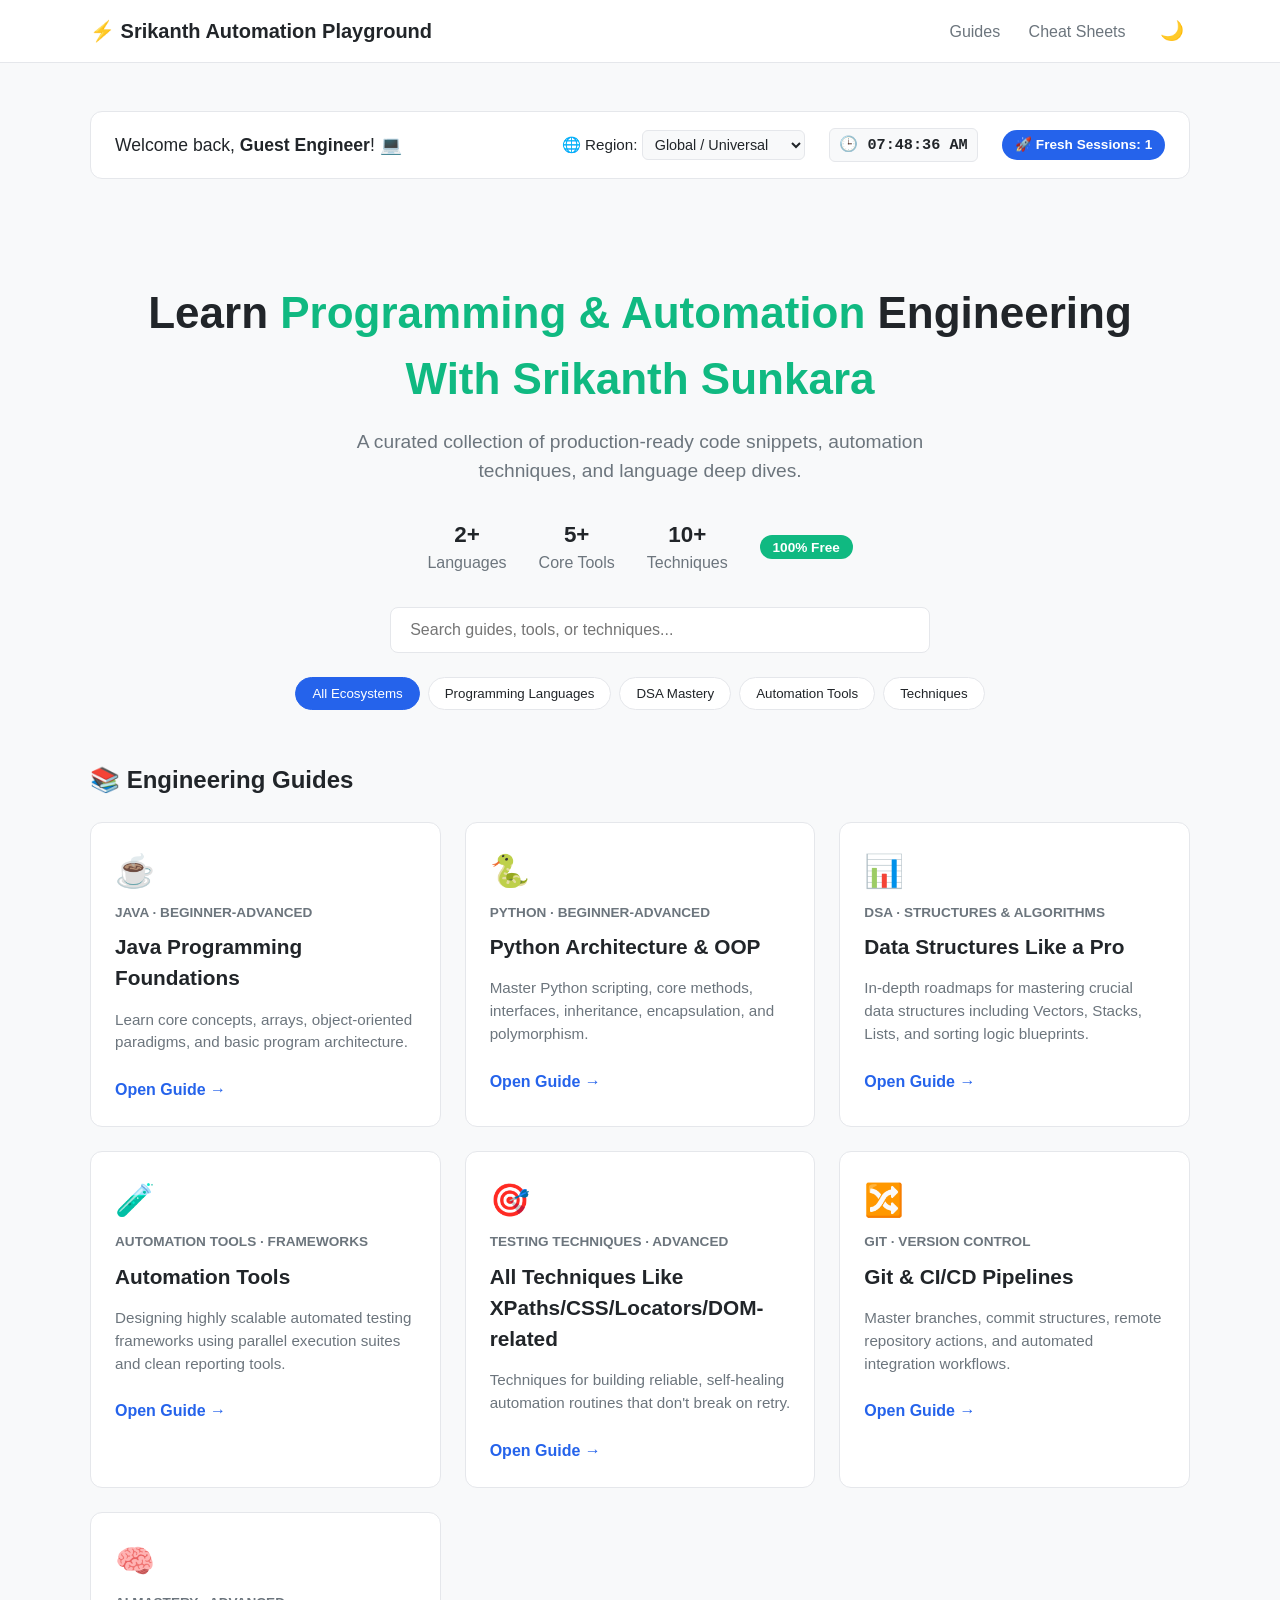
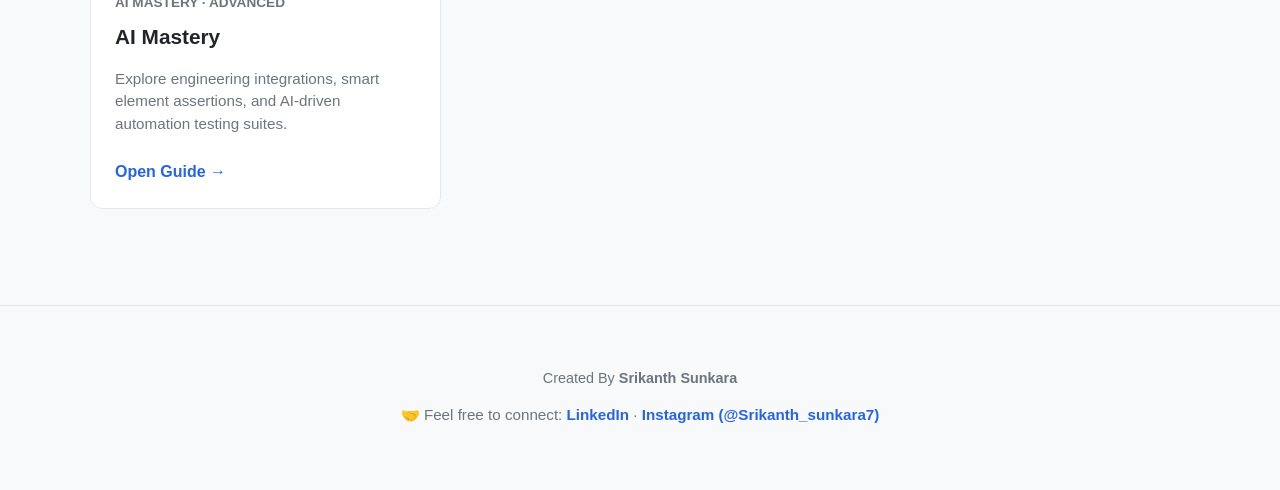
==== index.html @ a7e44a4c "Intiall Commit" ====
<!DOCTYPE html>
<html lang="en">
<head>
    <meta charset="UTF-8">
    <meta name="viewport" content="width=device-width, initial-scale=1.0">
    <title>Srikanth Learning Hub</title>
    <link rel="stylesheet" href="styles.css">
</head>
<body>

    <header>
        <nav class="nav-container">
            <a href="#" class="logo"><span>⚡</span> Srikanth Automation Playground</a>
            <div class="nav-links">
                <a href="#guides">Guides</a>
                <a href="#cheat-sheets">Cheat Sheets</a>
                <button id="theme-toggle" aria-label="Toggle Theme">🌙</button>
            </div>
        </nav>
    </header>

    <main class="container">

        <!-- Dynamic Session & User Customization Panel -->
        <section class="dynamic-widget">
            <div id="welcome-message">Hello, Engineer! 👋</div>
            <div class="widget-controls">
                <div class="control-item">
                    <label for="country-select">🌐 Region:</label>
                    <select id="country-select">
                        <option value="Global">Global / Universal</option>
                        <option value="India">🇮🇳 India</option>
                        <option value="United States">🇺🇸 United States</option>
                        <option value="United Kingdom">🇬🇧 United Kingdom</option>
                        <option value="Germany">🇩🇪 Germany</option>
                        <option value="Singapore">🇸🇬 Singapore</option>
                    </select>
                </div>
                <div class="control-item font-mono" id="live-clock">
                    🕒 00:00:00 AM
                </div>
                <div class="control-item session-pill">
                    🚀 Fresh Sessions: <span id="session-count">0</span>
                </div>
            </div>
        </section>

        <!-- Hero Section -->
        <section class="hero">
            <h1>Learn <em>Programming & Automation</em> Engineering <em>With Srikanth Sunkara</em></h1>
            <p>A curated collection of production-ready code snippets, automation techniques, and language deep dives.</p>

            <!-- Quick Repo Metrics Bar -->
            <div class="repo-metrics-bar">
                <div class="metric-item"><strong>2+</strong> <span>Languages</span></div>
                <div class="metric-item"><strong>5+</strong> <span>Core Tools</span></div>
                <div class="metric-item"><strong>10+</strong> <span>Techniques</span></div>
                <div class="metric-item active-pill"><span>100% Free</span></div>
            </div>

            <div class="search-wrapper" style="position: relative; max-width: 500px; margin: 0 auto 1.5rem;">
                <input type="text" id="search-bar" placeholder="Search guides, tools, or techniques..." style="width: 100%; margin-bottom: 0;">
                <!-- Clear Search Button -->
                <button id="clear-search" style="position: absolute; right: 12px; top: 50%; transform: translateY(-50%); background: none; border: none; cursor: pointer; display: none; font-size: 1.1rem; color: var(--text-muted);">✕</button>
            </div>

            <div class="filter-buttons" style="flex-wrap: wrap; row-gap: 0.5rem;">
                <button class="filter-btn active" data-filter="all">All Ecosystems</button>
                <button class="filter-btn" data-filter="languages">Programming Languages</button>
                <button class="filter-btn" data-filter="dsa">DSA Mastery</button>
                <button class="filter-btn" data-filter="tools">Automation Tools</button>
                <button class="filter-btn" data-filter="techniques">Techniques</button>
            </div>
        </section>

        <!-- Guides Grid -->
        <section id="guides" class="grid-section">
            <h2>📚 Engineering Guides</h2>
            <div class="grid" id="guides-grid">

                <!-- Card 1: Java (Programming Languages Category) -->
                <div class="card" data-category="languages">
                    <div class="card-icon">☕</div>
                    <div class="card-meta"><span>Java</span> &middot; <span>Beginner-Advanced</span></div>
                    <h3>Java Programming Foundations</h3>
                    <p>Learn core concepts, arrays, object-oriented paradigms, and basic program architecture.</p>
                    <a href="./guides/java-dsa.html" class="card-link">Open Guide →</a>
                </div>

                <!-- Card 2: Python (Programming Languages Category) -->
                <div class="card" data-category="languages">
                    <div class="card-icon">🐍</div>
                    <div class="card-meta"><span>Python</span> &middot; <span>Beginner-Advanced</span></div>
                    <h3>Python Architecture & OOP</h3>
                    <p>Master Python scripting, core methods, interfaces, inheritance, encapsulation, and polymorphism.</p>
                    <a href="./guides/python-core.html" class="card-link">Open Guide →</a>
                </div>

                <!-- Card 3: DSA Mastery Category -->
                <div class="card" data-category="dsa">
                    <div class="card-icon">📊</div>
                    <div class="card-meta"><span>DSA</span> &middot; <span>Structures & Algorithms</span></div>
                    <h3>Data Structures Like a Pro</h3>
                    <p>In-depth roadmaps for mastering crucial data structures including Vectors, Stacks, Lists, and sorting logic blueprints.</p>
                    <a href="./guides/dsa-mastery.html" class="card-link">Open Guide →</a>
                </div>

                <!-- Card 4: Automation Tools -->
                <div class="card" data-category="tools">
                    <div class="card-icon">🧪</div>
                    <div class="card-meta"><span>Automation Tools</span> &middot; <span>Frameworks</span></div>
                    <h3>Automation Tools</h3>
                    <p>Designing highly scalable automated testing frameworks using parallel execution suites and clean reporting tools.</p>
                    <a href="./guides/automation-frameworks.html" class="card-link">Open Guide →</a>
                </div>

                <!-- Card 5: Techniques -->
                <div class="card" data-category="techniques">
                    <div class="card-icon">🎯</div>
                    <div class="card-meta"><span>Testing Techniques</span> &middot; <span>Advanced</span></div>
                    <h3>All Techniques Like XPaths/CSS/Locators/DOM-related</h3>
                    <p>Techniques for building reliable, self-healing automation routines that don't break on retry.</p>
                    <a href="./guides/idempotent-automation.html" class="card-link">Open Guide →</a>
                </div>

                <!-- Card 6: GIT -->
                <div class="card" data-category="techniques">
                    <div class="card-icon">🔀</div>
                    <div class="card-meta"><span>Git</span> &middot; <span>Version Control</span></div>
                    <h3>Git & CI/CD Pipelines</h3>
                    <p>Master branches, commit structures, remote repository actions, and automated integration workflows.</p>
                    <a href="./guides/GIT.html" class="card-link">Open Guide →</a>
                </div>

                <!-- Card 7: AI -->
                <div class="card" data-category="techniques">
                    <div class="card-icon">🧠</div>
                    <div class="card-meta"><span>AI Mastery</span> &middot; <span>Advanced</span></div>
                    <h3>AI Mastery</h3>
                    <p>Explore engineering integrations, smart element assertions, and AI-driven automation testing suites.</p>
                    <a href="./guides/AI.html" class="card-link">Open Guide →</a>
                </div>

            </div>
        </section>
    </main>

    <!-- Back to Top Button -->
    <button id="back-to-top" title="Go to top" style="position: fixed; bottom: 25px; right: 25px; display: none; background: var(--accent); color: white; border: none; padding: 10px 14px; border-radius: 50%; font-size: 1.2rem; cursor: pointer; z-index: 99; box-shadow: 0 4px 6px rgba(0,0,0,0.15); transition: opacity 0.3s;">▲</button>

    <!-- Updated Footer with Social Channels -->
    <footer>
        <div class="footer-content">
            <p>Created By <strong>Srikanth Sunkara</strong></p>
            <p class="footer-connect">
                🤝 Feel free to connect:
                <a href="https://www.linkedin.com/in/srikanth-sunkara7/" target="_blank" rel="noopener noreferrer" class="social-link">LinkedIn</a> &middot;
                <a href="https://www.instagram.com/Srikanth_sunkara7" target="_blank" rel="noopener noreferrer" class="social-link">Instagram (@Srikanth_sunkara7)</a>
            </p>
        </div>
    </footer>

    <script src="main.js"></script>
</body>
</html>
---- styles.css ----
:root {
    --bg-color: #f8f9fa;
    --card-bg: #ffffff;
    --text-main: #212529;
    --text-muted: #6c757d;
    --accent: #2563eb;
    --accent-hover: #1d4ed8;
    --border-color: #e5e7eb;
    --hero-italic: #10b981;
}

[data-theme="dark"] {
    --bg-color: #0f172a;
    --card-bg: #1e293b;
    --text-main: #f8fafc;
    --text-muted: #94a3b8;
    --accent: #3b82f6;
    --accent-hover: #60a5fa;
    --border-color: #334155;
    --hero-italic: #34d399;
}

body {
    margin: 0;
    font-family: -apple-system, BlinkMacSystemFont, "Segoe UI", Roboto, sans-serif;
    background-color: var(--bg-color);
    color: var(--text-main);
    transition: background 0.3s ease, color 0.3s ease;
    line-height: 1.5;
}

.container {
    max-width: 1100px;
    margin: 0 auto;
    padding: 2rem 1rem;
}

/* Header & Nav */
header {
    border-bottom: 1px solid var(--border-color);
    background-color: var(--card-bg);
}
.nav-container {
    display: flex;
    justify-content: space-between;
    align-items: center;
    max-width: 1100px;
    margin: 0 auto;
    padding: 1rem;
}
.logo {
    font-weight: 700;
    font-size: 1.25rem;
    text-decoration: none;
    color: var(--text-main);
}
.nav-links a {
    text-decoration: none;
    color: var(--text-muted);
    margin-right: 1.5rem;
}
#theme-toggle {
    background: none;
    border: none;
    cursor: pointer;
    font-size: 1.2rem;
}

/* Hero Section */
.hero {
    text-align: center;
    padding: 4rem 1rem 2rem;
}
.hero h1 {
    font-size: 2.75rem;
    margin-bottom: 1rem;
}
.hero em {
    font-style: normal;
    color: var(--hero-italic);
}
.hero p {
    color: var(--text-muted);
    font-size: 1.2rem;
    max-width: 600px;
    margin: 0 auto 2rem;
}

/* Search and Filters */
.search-wrapper input {
    width: 100%;
    max-width: 500px;
    padding: 0.8rem 1.2rem;
    border-radius: 8px;
    border: 1px solid var(--border-color);
    background: var(--card-bg);
    color: var(--text-main);
    font-size: 1rem;
    margin-bottom: 1.5rem;
}
.filter-buttons {
    display: flex;
    justify-content: center;
    gap: 0.5rem;
}
.filter-btn {
    padding: 0.5rem 1rem;
    border-radius: 20px;
    border: 1px solid var(--border-color);
    background: var(--card-bg);
    color: var(--text-main);
    cursor: pointer;
}
.filter-btn.active {
    background: var(--accent);
    color: white;
    border-color: var(--accent);
}

/* Grid & Cards */
.grid {
    display: grid;
    grid-template-columns: repeat(auto-fill, minmax(300px, 1fr));
    gap: 1.5rem;
    margin-top: 1.5rem;
}
.card {
    background: var(--card-bg);
    border: 1px solid var(--border-color);
    border-radius: 12px;
    padding: 1.5rem;
    transition: transform 0.2s ease;
}
.card:hover {
    transform: translateY(-4px);
}
.card-icon {
    font-size: 2rem;
    margin-bottom: 0.5rem;
}
.card-meta {
    font-size: 0.85rem;
    color: var(--text-muted);
    text-transform: uppercase;
    font-weight: 600;
}
.card h3 {
    margin: 0.5rem 0;
    font-size: 1.3rem;
}
.card p {
    color: var(--text-muted);
    font-size: 0.95rem;
    margin-bottom: 1.5rem;
}
.card-link {
    color: var(--accent);
    text-decoration: none;
    font-weight: 600;
}

footer {
    text-align: center;
    padding: 3rem 1rem;
    color: var(--text-muted);
    font-size: 0.9rem;
    border-top: 1px solid var(--border-color);
    margin-top: 4rem;
}


/* ==========================================================================
   🆕 EXTRA FEATURES STYLING (DO NOT DISTURB EXISTING CODE ABOVE)
   ========================================================================== */

/* 1. Dynamic User Customization Panel Layout */
.dynamic-widget {
    background: var(--card-bg);
    border: 1px solid var(--border-color);
    border-radius: 12px;
    padding: 1rem 1.5rem;
    margin-top: 1rem;
    display: flex;
    justify-content: space-between;
    align-items: center;
    flex-wrap: wrap;
    gap: 1rem;
}

#welcome-message {
    font-size: 1.1rem;
    color: var(--text-main);
}

.widget-controls {
    display: flex;
    align-items: center;
    gap: 1.5rem;
    flex-wrap: wrap;
}

.control-item {
    font-size: 0.95rem;
    color: var(--text-main);
}

.font-mono {
    font-family: monospace;
    font-weight: bold;
    background: var(--bg-color);
    padding: 0.3rem 0.6rem;
    border-radius: 6px;
    border: 1px solid var(--border-color);
}

.session-pill {
    background: var(--accent);
    color: #ffffff !important;
    padding: 0.3rem 0.8rem;
    border-radius: 20px;
    font-size: 0.85rem;
    font-weight: 600;
}

#country-select {
    background: var(--bg-color);
    color: var(--text-main);
    border: 1px solid var(--border-color);
    padding: 0.3rem 0.5rem;
    border-radius: 6px;
    cursor: pointer;
    font-size: 0.9rem;
}

#country-select:focus {
    outline: none;
    border-color: var(--accent);
}

/* 2. Repo Metrics Custom Styling */
.repo-metrics-bar {
    display: flex;
    justify-content: center;
    align-items: center;
    gap: 2rem;
    margin-bottom: 2rem;
    flex-wrap: wrap;
}

.metric-item {
    font-size: 1rem;
    color: var(--text-muted);
}

.metric-item strong {
    font-size: 1.4rem;
    color: var(--text-main);
    display: block;
}

.active-pill span {
    background: #10b981;
    color: white;
    padding: 0.3rem 0.8rem;
    border-radius: 20px;
    font-size: 0.85rem;
    font-weight: bold;
}

[data-theme="dark"] .active-pill span {
    background: #34d399;
    color: #0f172a;
}

/* 3. Footer Connectivity Styles */
.footer-connect {
    margin-top: 0.5rem;
    font-size: 0.95rem;
}

.social-link {
    color: var(--accent);
    text-decoration: none;
    font-weight: 600;
    transition: color 0.2s ease;
}

.social-link:hover {
    text-decoration: underline;
    color: var(--accent-hover);
}

/* 4. Scroll Back to Top Button Dynamics */
#back-to-top:hover {
    transform: translateY(-3px) scale(1.05);
}

/* Responsive breakpoint configurations */
@media (max-width: 768px) {
    .dynamic-widget {
        flex-direction: column;
        align-items: flex-start;
    }
    .widget-controls {
        width: 100%;
        justify-content: space-between;
    }
    .hero h1 {
        font-size: 2rem;
    }
}
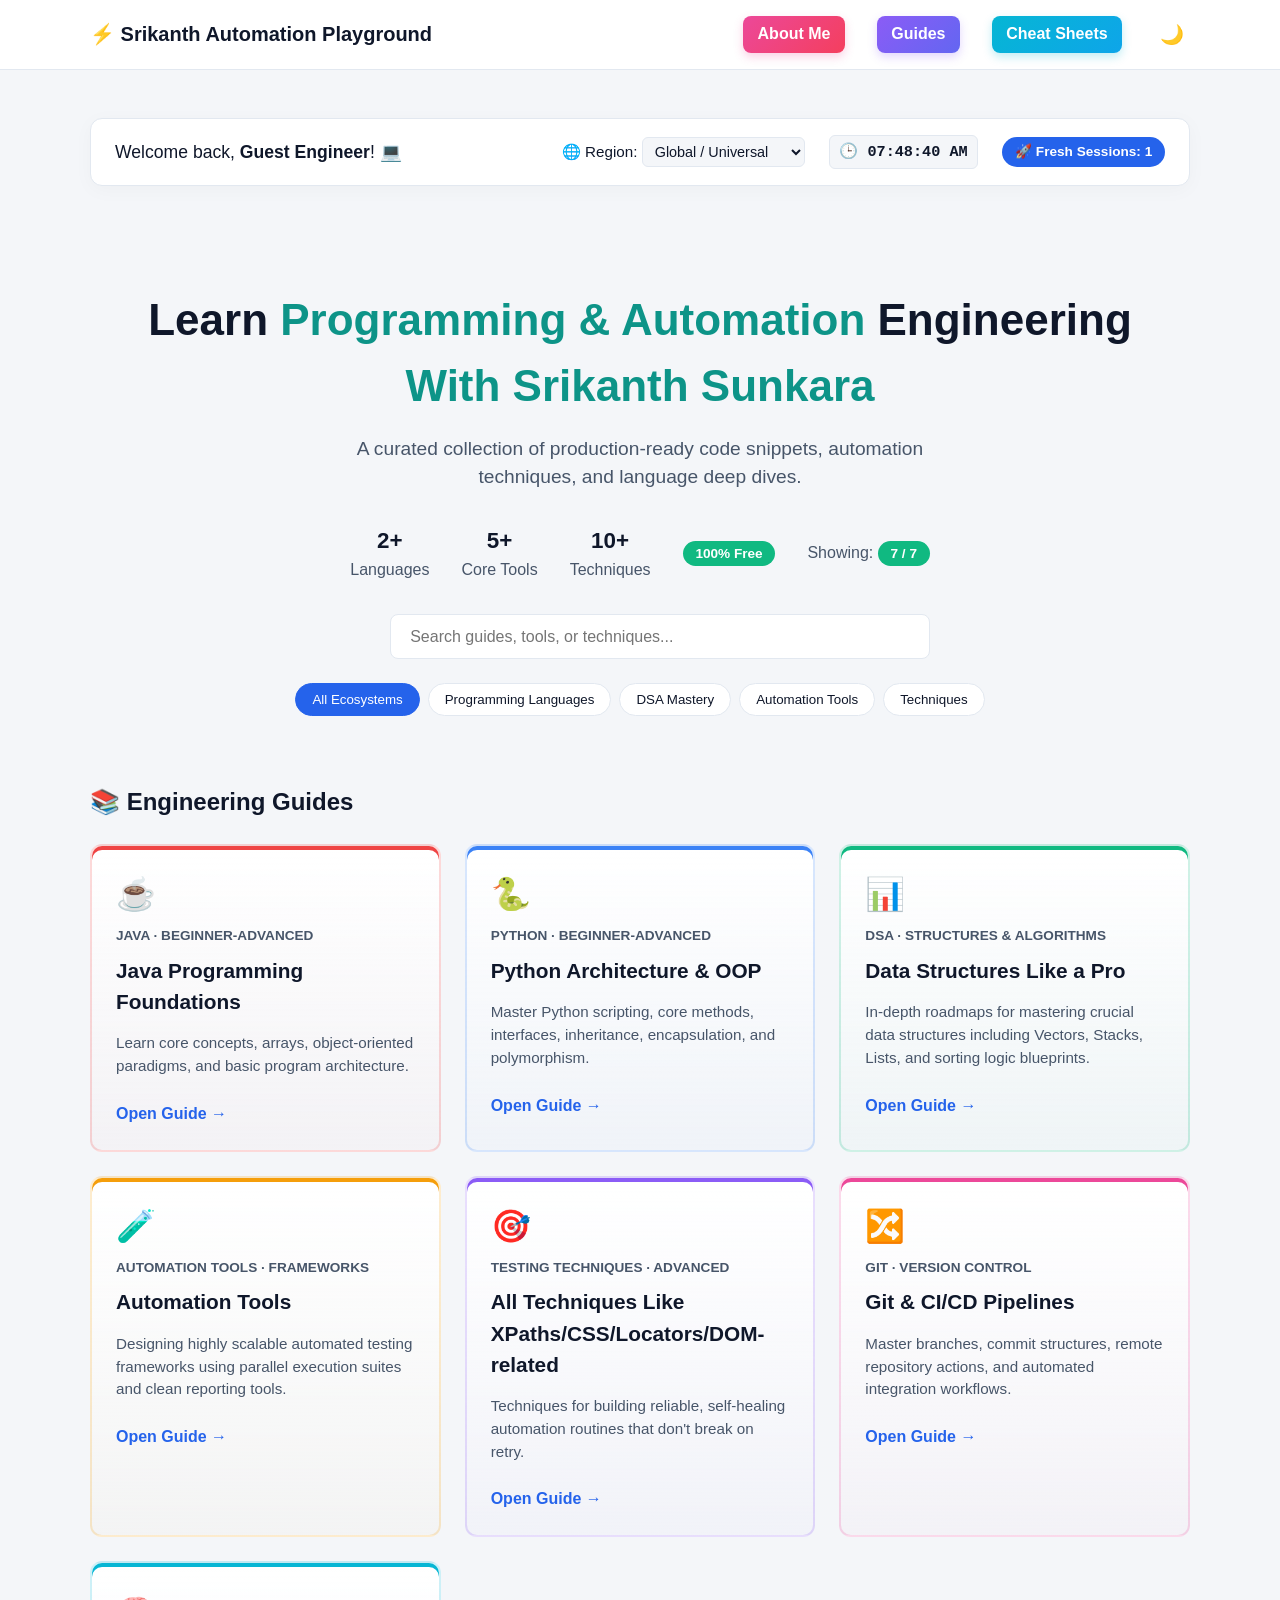
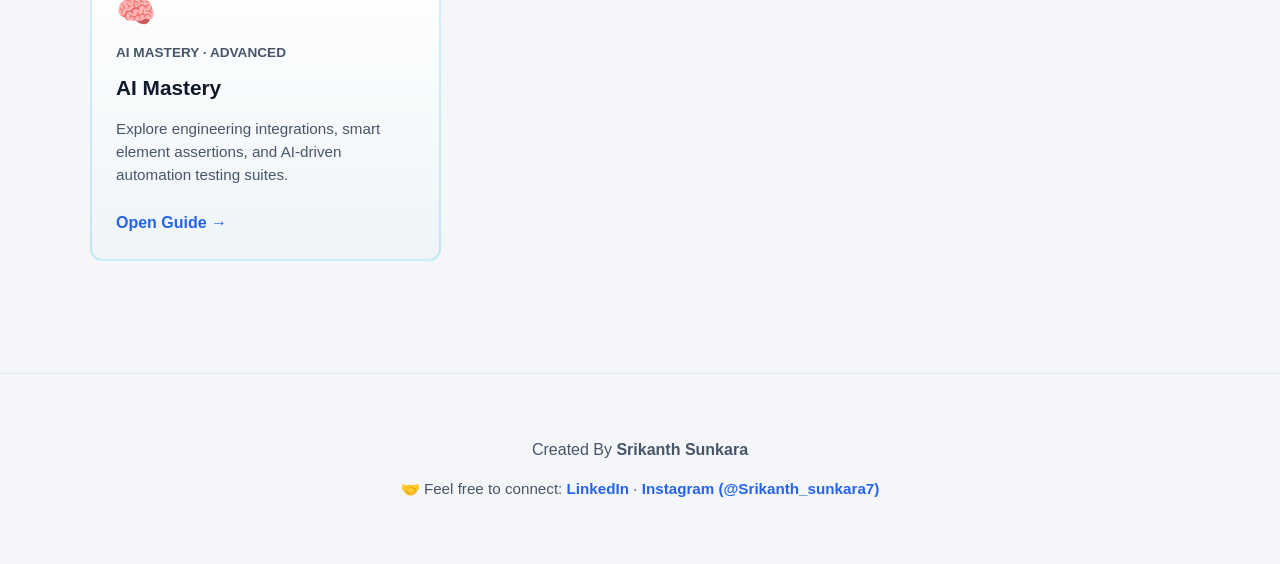
==== commit 38da0eee: "Third commit adding about me and smooth flow and good colours" ====
--- a/index.html
+++ b/index.html
@@ -12,6 +12,7 @@
         <nav class="nav-container">
             <a href="#" class="logo"><span>⚡</span> Srikanth Automation Playground</a>
             <div class="nav-links">
+                <a href="#" id="about-me-trigger">About Me</a>
                 <a href="#guides">Guides</a>
                 <a href="#cheat-sheets">Cheat Sheets</a>
                 <button id="theme-toggle" aria-label="Toggle Theme">🌙</button>
@@ -60,7 +61,6 @@
 
             <div class="search-wrapper" style="position: relative; max-width: 500px; margin: 0 auto 1.5rem;">
                 <input type="text" id="search-bar" placeholder="Search guides, tools, or techniques..." style="width: 100%; margin-bottom: 0;">
-                <!-- Clear Search Button -->
                 <button id="clear-search" style="position: absolute; right: 12px; top: 50%; transform: translateY(-50%); background: none; border: none; cursor: pointer; display: none; font-size: 1.1rem; color: var(--text-muted);">✕</button>
             </div>
 
@@ -78,7 +78,7 @@
             <h2>📚 Engineering Guides</h2>
             <div class="grid" id="guides-grid">
 
-                <!-- Card 1: Java (Programming Languages Category) -->
+                <!-- Card 1: Java -->
                 <div class="card" data-category="languages">
                     <div class="card-icon">☕</div>
                     <div class="card-meta"><span>Java</span> &middot; <span>Beginner-Advanced</span></div>
@@ -87,7 +87,7 @@
                     <a href="./guides/java-dsa.html" class="card-link">Open Guide →</a>
                 </div>
 
-                <!-- Card 2: Python (Programming Languages Category) -->
+                <!-- Card 2: Python -->
                 <div class="card" data-category="languages">
                     <div class="card-icon">🐍</div>
                     <div class="card-meta"><span>Python</span> &middot; <span>Beginner-Advanced</span></div>
@@ -96,7 +96,7 @@
                     <a href="./guides/python-core.html" class="card-link">Open Guide →</a>
                 </div>
 
-                <!-- Card 3: DSA Mastery Category -->
+                <!-- Card 3: DSA Mastery -->
                 <div class="card" data-category="dsa">
                     <div class="card-icon">📊</div>
                     <div class="card-meta"><span>DSA</span> &middot; <span>Structures & Algorithms</span></div>
@@ -145,10 +145,35 @@
         </section>
     </main>
 
-    <!-- Back to Top Button -->
+    <!-- --- About Me Modal Pop-up Structure --- -->
+    <div class="modal-overlay" id="about-modal">
+        <div class="modal-card">
+            <button class="modal-close" id="modal-close-x" aria-label="Close modal">✕</button>
+            <div class="modal-header">
+                <div class="modal-avatar">🎖️</div>
+                <div>
+                    <h2>Srikanth Sunkara</h2>
+                    <p>Engineering Lead - Automation</p>
+                </div>
+            </div>
+            <div class="modal-body">
+                <p>Hi, I am <strong>Srikanth Sunkara</strong>. I design highly reliable, self-healing validation frameworks and scale test automation infrastructure from the ground up.</p>
+                <ul>
+                    <li>🚀 <strong>Engineering Lead (Automation):</strong> Currently leading strategic QA architecture initiatives, optimizing test practices, and guiding automation roadmaps.</li>
+                    <li>🏥 <strong>Senior Software Engineer @ CitiusTech (2 Years):</strong> Architected scalable end-to-end framework layers, specializing in complex enterprise workflows and deep technical coverage.</li>
+                    <li>📦 <strong>SDET @ Darwinbox (1 Year):</strong> Spearheaded robust test suites and functional components for highly scalable, cloud-native product ecosystems.</li>
+                    <li>🔍 <strong>Jr. Test Engineer @ Avontix (2 Years):</strong> Cultivated core functional verification skills, framework structures, and root-cause analysis fundamentals.</li>
+                    <li>🛠️ <strong>Deep Automation Stack:</strong> Production experience building and scaling framework solutions across <strong>Java</strong> and <strong>Python</strong> paired with <strong>Selenium</strong> and <strong>Playwright</strong>.</li>
+                </ul>
+            </div>
+            <div class="modal-footer">
+                <button class="btn-close-modal" id="modal-close-btn">Awesome!</button>
+            </div>
+        </div>
+    </div>
+
     <button id="back-to-top" title="Go to top" style="position: fixed; bottom: 25px; right: 25px; display: none; background: var(--accent); color: white; border: none; padding: 10px 14px; border-radius: 50%; font-size: 1.2rem; cursor: pointer; z-index: 99; box-shadow: 0 4px 6px rgba(0,0,0,0.15); transition: opacity 0.3s;">▲</button>
 
-    <!-- Updated Footer with Social Channels -->
     <footer>
         <div class="footer-content">
             <p>Created By <strong>Srikanth Sunkara</strong></p>
--- a/styles.css
+++ b/styles.css
@@ -1,23 +1,31 @@
 :root {
-    --bg-color: #f8f9fa;
-    --card-bg: #ffffff;
-    --text-main: #212529;
-    --text-muted: #6c757d;
-    --accent: #2563eb;
-    --accent-hover: #1d4ed8;
-    --border-color: #e5e7eb;
-    --hero-italic: #10b981;
+    /* 🎨 Light Mode: Clean Tech Canvas */
+    --bg-color: #f4f6f9;               /* Slate-tinted clear layout background */
+    --card-bg: #ffffff;                /* Pure white card surface container */
+    --text-main: #0f172a;              /* Ink dark primary typography */
+    --text-muted: #475569;             /* Balanced subtle steel description text */
+    --accent: #2563eb;                 /* High-performance vivid blue accent anchor */
+    --accent-hover: #1d4ed8;           /* Deep active hover link color */
+    --border-color: #e2e8f0;           /* Soft elegant structural boundary line */
+    --hero-italic: #0d9488;            /* Bright emerald highlight anchor */
+
+    /* 🎛️ Pane-Specific Overrides */
+    --widget-bg: #ffffff;              /* Clean white surface for top telemetry pane */
 }
 
 [data-theme="dark"] {
-    --bg-color: #0f172a;
-    --card-bg: #1e293b;
-    --text-main: #f8fafc;
-    --text-muted: #94a3b8;
-    --accent: #3b82f6;
-    --accent-hover: #60a5fa;
-    --border-color: #334155;
-    --hero-italic: #34d399;
+    /* 🌌 Dark Mode: Premium Deep Cyber Slate */
+    --bg-color: #090d16;               /* Ultra-dark deep matte space canvas */
+    --card-bg: #11192e;                /* High-contrast solid dark slate pane container */
+    --text-main: #f8fafc;              /* Pristine snow white typography */
+    --text-muted: #94a3b8;             /* Cool metallic muted descriptive text */
+    --accent: #3b82f6;                 /* Neon cyber blue functional core color */
+    --accent-hover: #60a5fa;           /* Bright interactive neon hover state */
+    --border-color: #1e293b;           /* Clean dark boundary grid outline */
+    --hero-italic: #10b981;            /* Vibrant radioactive neon green accent text */
+
+    /* 🎛️ Pane-Specific Overrides */
+    --widget-bg: #131d35;              /* Shifted deep navy tone for the metrics pane */
 }
 
 body {
@@ -163,20 +171,18 @@
     text-align: center;
     padding: 3rem 1rem;
     color: var(--text-muted);
-    font-size: 0.9rem;
+    font-size: 0.9.rem;
     border-top: 1px solid var(--border-color);
     margin-top: 4rem;
 }
 
-
 /* ==========================================================================
-   🆕 EXTRA FEATURES STYLING (DO NOT DISTURB EXISTING CODE ABOVE)
+   Extra Features Layout Configurations
    ========================================================================== */
 
-/* 1. Dynamic User Customization Panel Layout */
 .dynamic-widget {
-    background: var(--card-bg);
-    border: 1px solid var(--border-color);
+    background-color: var(--widget-bg) !important;
+    border: 1px solid var(--border-color) !important;
     border-radius: 12px;
     padding: 1rem 1.5rem;
     margin-top: 1rem;
@@ -185,6 +191,15 @@
     align-items: center;
     flex-wrap: wrap;
     gap: 1rem;
+    box-shadow: 0 4px 20px rgba(0, 0, 0, 0.03);
+}
+[data-theme="dark"] .dynamic-widget {
+    box-shadow: 0 4px 30px rgba(0, 0, 0, 0.4);
+}
+
+.grid-section {
+    background: transparent;
+    padding: 1rem 0;
 }
 
 #welcome-message {
@@ -237,7 +252,6 @@
     border-color: var(--accent);
 }
 
-/* 2. Repo Metrics Custom Styling */
 .repo-metrics-bar {
     display: flex;
     justify-content: center;
@@ -272,7 +286,6 @@
     color: #0f172a;
 }
 
-/* 3. Footer Connectivity Styles */
 .footer-connect {
     margin-top: 0.5rem;
     font-size: 0.95rem;
@@ -290,12 +303,10 @@
     color: var(--accent-hover);
 }
 
-/* 4. Scroll Back to Top Button Dynamics */
 #back-to-top:hover {
     transform: translateY(-3px) scale(1.05);
 }
 
-/* Responsive breakpoint configurations */
 @media (max-width: 768px) {
     .dynamic-widget {
         flex-direction: column;
@@ -308,4 +319,517 @@
     .hero h1 {
         font-size: 2rem;
     }
+}
+
+/* Web Scrollbar */
+::-webkit-scrollbar {
+    width: 10px;
+    height: 10px;
+}
+::-webkit-scrollbar-track {
+    background: var(--bg-color);
+}
+::-webkit-scrollbar-thumb {
+    background: var(--border-color);
+    border-radius: 5px;
+}
+::-webkit-scrollbar-thumb:hover {
+    background: var(--text-muted);
+}
+
+/* Banners & Blocks */
+.status-banner {
+    padding: 1rem 1.25rem;
+    border-radius: 8px;
+    margin: 1.5rem 0;
+    font-size: 0.95rem;
+    display: flex;
+    align-items: center;
+    gap: 0.75rem;
+    border-left: 4px solid transparent;
+}
+.status-banner.info {
+    background: rgba(37, 99, 235, 0.08);
+    color: var(--text-main);
+    border-left-color: var(--accent);
+}
+.status-banner.success {
+    background: rgba(16, 185, 129, 0.08);
+    color: var(--text-main);
+    border-left-color: var(--hero-italic);
+}
+
+pre code {
+    display: block;
+    padding: 0.2rem 0;
+    font-size: 0.9rem;
+    color: var(--text-main);
+}
+p code {
+    font-family: monospace;
+    background: var(--border-color);
+    padding: 0.15rem 0.4rem;
+    border-radius: 4px;
+    font-size: 0.9em;
+}
+
+.kbd-badge {
+    background: var(--card-bg);
+    border: 1px solid var(--border-color);
+    box-shadow: 0 2px 0 var(--border-color);
+    border-radius: 4px;
+    padding: 0.1rem 0.4rem;
+    font-size: 0.75rem;
+    font-family: monospace;
+    font-weight: bold;
+    color: var(--text-muted);
+}
+
+.pulse-loading {
+    animation: layoutPulse 1.8s infinite ease-in-out;
+}
+@keyframes layoutPulse {
+    0% { opacity: 1; }
+    50% { opacity: 0.4; }
+    100% { opacity: 1; }
+}
+
+/* Entry Animations & Micro-Interactions */
+.card {
+    opacity: 0;
+    animation: layoutFadeIn 0.4s cubic-bezier(0.16, 1, 0.3, 1) forwards;
+}
+.card:nth-child(1) { animation-delay: 0.05s; }
+.card:nth-child(2) { animation-delay: 0.10s; }
+.card:nth-child(3) { animation-delay: 0.15s; }
+.card:nth-child(4) { animation-delay: 0.20s; }
+.card:nth-child(n+5) { animation-delay: 0.25s; }
+
+@keyframes layoutFadeIn {
+    from {
+        opacity: 0;
+        transform: translateY(12px);
+    }
+    to {
+        opacity: 1;
+        transform: translateY(0);
+    }
+}
+
+#theme-toggle {
+    transition: transform 0.3s cubic-bezier(0.34, 1.56, 0.64, 1);
+}
+#theme-toggle:active {
+    transform: scale(0.8) rotate(-15deg);
+}
+
+.filter-btn {
+    transition: all 0.25s ease;
+    position: relative;
+    overflow: hidden;
+}
+.filter-btn:hover {
+    transform: translateY(-2px);
+    box-shadow: 0 4px 12px rgba(37, 99, 235, 0.15);
+}
+.filter-btn:active {
+    transform: translateY(0);
+}
+
+.search-wrapper input, .local-filter-input {
+    transition: all 0.3s ease;
+}
+.search-wrapper input:focus, .local-filter-input:focus {
+    box-shadow: 0 0 0 4px rgba(37, 99, 235, 0.12);
+    transform: translateY(-1px);
+}
+
+/* Hover Elements */
+.card {
+    position: relative;
+    overflow: hidden;
+}
+.floating-heart {
+    position: absolute;
+    pointer-events: none;
+    font-size: 1.25rem;
+    color: #ef4444;
+    opacity: 0;
+    user-select: none;
+    z-index: 10;
+    animation: floatHeartUp 1.2s cubic-bezier(0.25, 1, 0.5, 1) forwards;
+}
+[data-theme="dark"] .floating-heart {
+    color: #fca5a5;
+}
+@keyframes floatHeartUp {
+    0% { transform: translate(-50%, -50%) scale(0.5) translateY(0); opacity: 0; }
+    15% { opacity: 0.85; transform: translate(-50%, -50%) scale(1.1) translateY(-10px); }
+    100% { transform: translate(-50%, -50%) scale(0.8) translateY(-80px) rotate(15deg); opacity: 0; }
+}
+
+
+/* ==========================================================================
+   🌈 BRAND NEW ADDITIONS: HIGH-VISIBILITY COLOR OVERRIDES
+   ========================================================================== */
+
+/* 1. Bright & Colorful Navigation Link Badges (About Me, Guides, Cheat Sheets) */
+.nav-links {
+    display: flex;
+    align-items: center;
+    gap: 0.5rem;
+}
+
+/* Target About Me specially */
+.nav-links a[id="about-me-trigger"] {
+    background: linear-gradient(135deg, #ec4899, #f43f5e) !important;
+    color: #ffffff !important;
+    padding: 0.4rem 0.9rem;
+    border-radius: 8px;
+    font-weight: 700;
+    box-shadow: 0 4px 10px rgba(236, 72, 153, 0.25);
+    transition: all 0.2s ease;
+}
+.nav-links a[id="about-me-trigger"]:hover {
+    transform: translateY(-1px);
+    box-shadow: 0 6px 14px rgba(236, 72, 153, 0.4);
+    filter: brightness(1.05);
+}
+
+/* Target Guides */
+.nav-links a[href="#guides"] {
+    background: linear-gradient(135deg, #8b5cf6, #6366f1) !important;
+    color: #ffffff !important;
+    padding: 0.4rem 0.9rem;
+    border-radius: 8px;
+    font-weight: 700;
+    box-shadow: 0 4px 10px rgba(139, 92, 246, 0.25);
+    transition: all 0.2s ease;
+}
+.nav-links a[href="#guides"]:hover {
+    transform: translateY(-1px);
+    box-shadow: 0 6px 14px rgba(139, 92, 246, 0.4);
+    filter: brightness(1.05);
+}
+
+/* Target Cheat Sheets */
+.nav-links a[id="cheat-sheets"], .nav-links a[href="#cheat-sheets"] {
+    background: linear-gradient(135deg, #06b6d4, #0ea5e9) !important;
+    color: #ffffff !important;
+    padding: 0.4rem 0.9rem;
+    border-radius: 8px;
+    font-weight: 700;
+    box-shadow: 0 4px 10px rgba(6, 182, 212, 0.25);
+    transition: all 0.2s ease;
+}
+.nav-links a[id="cheat-sheets"]:hover, .nav-links a[href="#cheat-sheets"]:hover {
+    transform: translateY(-1px);
+    box-shadow: 0 6px 14px rgba(6, 182, 212, 0.4);
+    filter: brightness(1.05);
+}
+
+
+/* 2. Distinct Unique Multi-Color Gradient Overlays For All 7 Grid Cards */
+#guides-grid .card {
+    background-color: var(--card-bg) !important;
+    border-width: 2px !important;
+    transition: transform 0.3s cubic-bezier(0.25, 1, 0.5, 1), box-shadow 0.3s ease, border-color 0.3s ease !important;
+}
+
+/* Card 1: Java Programming Card */
+#guides-grid .card:nth-child(1) {
+    border-color: rgba(239, 68, 68, 0.2) !important;
+    background: linear-gradient(180deg, var(--card-bg), rgba(239, 68, 68, 0.02)) !important;
+    box-shadow: inset 0 4px 0 #ef4444 !important;
+}
+#guides-grid .card:nth-child(1):hover {
+    border-color: #ef4444 !important;
+    box-shadow: 0 12px 20px rgba(239, 68, 68, 0.12), inset 0 4px 0 #ef4444 !important;
+}
+
+/* Card 2: Python Card */
+#guides-grid .card:nth-child(2) {
+    border-color: rgba(59, 130, 246, 0.2) !important;
+    background: linear-gradient(180deg, var(--card-bg), rgba(59, 130, 246, 0.02)) !important;
+    box-shadow: inset 0 4px 0 #3b82f6 !important;
+}
+#guides-grid .card:nth-child(2):hover {
+    border-color: #3b82f6 !important;
+    box-shadow: 0 12px 20px rgba(59, 130, 246, 0.12), inset 0 4px 0 #3b82f6 !important;
+}
+
+/* Card 3: Data Structures Card */
+#guides-grid .card:nth-child(3) {
+    border-color: rgba(16, 185, 129, 0.2) !important;
+    background: linear-gradient(180deg, var(--card-bg), rgba(16, 185, 129, 0.02)) !important;
+    box-shadow: inset 0 4px 0 #10b981 !important;
+}
+#guides-grid .card:nth-child(3):hover {
+    border-color: #10b981 !important;
+    box-shadow: 0 12px 20px rgba(16, 185, 129, 0.12), inset 0 4px 0 #10b981 !important;
+}
+
+/* Card 4: Automation Tools Card */
+#guides-grid .card:nth-child(4) {
+    border-color: rgba(245, 158, 11, 0.2) !important;
+    background: linear-gradient(180deg, var(--card-bg), rgba(245, 158, 11, 0.02)) !important;
+    box-shadow: inset 0 4px 0 #f59e0b !important;
+}
+#guides-grid .card:nth-child(4):hover {
+    border-color: #f59e0b !important;
+    box-shadow: 0 12px 20px rgba(245, 158, 11, 0.12), inset 0 4px 0 #f59e0b !important;
+}
+
+/* Card 5: Locators & DOM Techniques Card */
+#guides-grid .card:nth-child(5) {
+    border-color: rgba(139, 92, 246, 0.2) !important;
+    background: linear-gradient(180deg, var(--card-bg), rgba(139, 92, 246, 0.02)) !important;
+    box-shadow: inset 0 4px 0 #8b5cf6 !important;
+}
+#guides-grid .card:nth-child(5):hover {
+    border-color: #8b5cf6 !important;
+    box-shadow: 0 12px 20px rgba(139, 92, 246, 0.12), inset 0 4px 0 #8b5cf6 !important;
+}
+
+/* Card 6: Git & CI/CD Pipelines Card */
+#guides-grid .card:nth-child(6) {
+    border-color: rgba(236, 72, 153, 0.2) !important;
+    background: linear-gradient(180deg, var(--card-bg), rgba(236, 72, 153, 0.02)) !important;
+    box-shadow: inset 0 4px 0 #ec4899 !important;
+}
+#guides-grid .card:nth-child(6):hover {
+    border-color: #ec4899 !important;
+    box-shadow: 0 12px 20px rgba(236, 72, 153, 0.12), inset 0 4px 0 #ec4899 !important;
+}
+
+/* Card 7: AI Mastery Automation Card */
+#guides-grid .card:nth-child(7) {
+    border-color: rgba(6, 182, 212, 0.2) !important;
+    background: linear-gradient(180deg, var(--card-bg), rgba(6, 182, 212, 0.02)) !important;
+    box-shadow: inset 0 4px 0 #06b6d4 !important;
+}
+#guides-grid .card:nth-child(7):hover {
+    border-color: #06b6d4 !important;
+    box-shadow: 0 12px 20px rgba(6, 182, 212, 0.12), inset 0 4px 0 #06b6d4 !important;
+}
+
+
+/* 3. Fully Functional Display Controls & Fixes for the About Me Modal Window */
+.modal-overlay {
+    position: fixed;
+    top: 0;
+    left: 0;
+    width: 100%;
+    height: 100%;
+    background: rgba(15, 23, 42, 0.75);
+    backdrop-filter: blur(12px);
+    -webkit-backdrop-filter: blur(12px);
+    display: none;
+    justify-content: center;
+    align-items: center;
+    z-index: 1000;
+    opacity: 0;
+    transition: opacity 0.3s ease;
+}
+
+.modal-overlay.active {
+    display: flex !important;
+    opacity: 1;
+    pointer-events: auto;
+}
+
+.modal-card {
+    background: linear-gradient(135deg, rgba(255, 255, 255, 0.98), rgba(243, 244, 246, 0.98));
+    border: 1px solid rgba(255, 255, 255, 0.6);
+    box-shadow: 0 25px 50px -12px rgba(0, 0, 0, 0.3),
+                0 0 40px rgba(37, 99, 235, 0.15);
+    color: #1e293b;
+    border-radius: 24px;
+    width: 92%;
+    max-width: 620px;
+    padding: 2.5rem;
+    position: relative;
+    transform: translateY(30px) scale(0.95);
+    transition: all 0.4s cubic-bezier(0.34, 1.56, 0.64, 1);
+    display: flex;
+    flex-direction: column;
+}
+
+[data-theme="dark"] .modal-card {
+    background: linear-gradient(135deg, rgba(30, 41, 59, 0.98), rgba(15, 23, 42, 0.98));
+    border: 1px solid rgba(255, 255, 255, 0.08);
+    box-shadow: 0 25px 50px -12px rgba(0, 0, 0, 0.6),
+                0 0 40px rgba(96, 165, 250, 0.2);
+    color: #f8fafc;
+}
+
+.modal-overlay.active .modal-card {
+    transform: translateY(0) scale(1);
+}
+
+.modal-header {
+    display: flex;
+    align-items: center;
+    gap: 1.25rem;
+    margin-bottom: 1.5rem;
+    padding-bottom: 1.25rem;
+    border-bottom: 1px solid rgba(0, 0, 0, 0.08);
+    position: relative;
+    flex-shrink: 0;
+}
+
+[data-theme="dark"] .modal-header {
+    border-bottom: 1px solid rgba(255, 255, 255, 0.08);
+}
+
+.modal-avatar {
+    font-size: 2.5rem;
+    background: linear-gradient(135deg, #ec4899, #8b5cf6, #3b82f6);
+    padding: 0.6rem;
+    border-radius: 18px;
+    display: flex;
+    align-items: center;
+    justify-content: center;
+    box-shadow: 0 8px 20px rgba(139, 92, 246, 0.3);
+    animation: avatarGlow 3s infinite alternate;
+}
+
+@keyframes avatarGlow {
+    0% { box-shadow: 0 8px 16px rgba(139, 92, 246, 0.3); }
+    100% { box-shadow: 0 8px 24px rgba(236, 72, 153, 0.5); }
+}
+
+.modal-header h2 {
+    margin: 0;
+    font-size: 1.75rem;
+    font-weight: 800;
+    background: linear-gradient(45deg, #3b82f6, #8b5cf6, #ec4899);
+    -webkit-background-clip: text;
+    -webkit-text-fill-color: transparent;
+}
+
+.modal-header p {
+    margin: 0.25rem 0 0 0;
+    font-size: 1rem;
+    font-weight: 700;
+    color: #8b5cf6;
+    letter-spacing: 0.5px;
+}
+
+[data-theme="dark"] .modal-header p {
+    color: #a78bfa;
+}
+
+.modal-close {
+    position: absolute;
+    top: 20px;
+    right: 20px;
+    background: rgba(0, 0, 0, 0.05);
+    border: none;
+    width: 32px;
+    height: 32px;
+    border-radius: 50%;
+    display: flex;
+    align-items: center;
+    justify-content: center;
+    font-size: 1rem;
+    cursor: pointer;
+    color: var(--text-muted);
+    transition: all 0.2s ease;
+}
+
+[data-theme="dark"] .modal-close {
+    background: rgba(255, 255, 255, 0.05);
+}
+
+.modal-close:hover {
+    background: #ef4444;
+    color: #ffffff;
+    transform: rotate(90deg);
+}
+
+/* Scrollable Container Window rules inside the profile card popup */
+.modal-body.modal-content, .modal-body {
+    overflow-y: auto;
+    max-height: 50vh;
+    padding-right: 0.5rem;
+    margin: 1rem 0;
+}
+
+.modal-body::-webkit-scrollbar {
+    width: 6px;
+}
+.modal-body::-webkit-scrollbar-track {
+    background: transparent;
+}
+.modal-body::-webkit-scrollbar-thumb {
+    background: var(--border-color);
+    border-radius: 10px;
+}
+
+.modal-body ul {
+    list-style: none;
+    padding: 0;
+    margin: 1.5rem 0;
+}
+
+.modal-body li {
+    position: relative;
+    padding-left: 2rem;
+    margin-bottom: 1.25rem;
+    font-size: 1.05rem;
+    line-height: 1.6;
+}
+
+.modal-body li::before {
+    content: "⚡";
+    position: absolute;
+    left: 0;
+    top: 2px;
+    font-size: 1.1rem;
+}
+
+.modal-body strong {
+    color: #3b82f6;
+}
+[data-theme="dark"] .modal-body strong {
+    color: #60a5fa;
+}
+
+/* Milestone distinct high-visibility color overrides */
+.modal-body li:nth-child(1) strong { color: #ec4899 !important; }
+.modal-body li:nth-child(2) strong { color: #f59e0b !important; }
+.modal-body li:nth-child(3) strong { color: #10b981 !important; }
+.modal-body li:nth-child(4) strong { color: #6366f1 !important; }
+.modal-body li:nth-child(5) strong { color: #3b82f6 !important; }
+
+.modal-footer {
+    margin-top: auto;
+    padding-top: 1.25rem;
+    border-top: 1px solid rgba(0, 0, 0, 0.08);
+    text-align: right;
+    flex-shrink: 0;
+}
+
+[data-theme="dark"] .modal-footer {
+    border-top: 1px solid rgba(255, 255, 255, 0.08);
+}
+
+.btn-close-modal {
+    background: linear-gradient(135deg, #3b82f6, #8b5cf6);
+    color: white;
+    border: none;
+    padding: 0.75rem 1.75rem;
+    border-radius: 12px;
+    cursor: pointer;
+    font-weight: 700;
+    font-size: 1rem;
+    box-shadow: 0 4px 14px rgba(139, 92, 246, 0.4);
+    transition: all 0.3s cubic-bezier(0.16, 1, 0.3, 1);
+}
+
+.btn-close-modal:hover {
+    transform: translateY(-2px);
+    box-shadow: 0 6px 20px rgba(139, 92, 246, 0.6);
+    filter: brightness(1.1);
 }
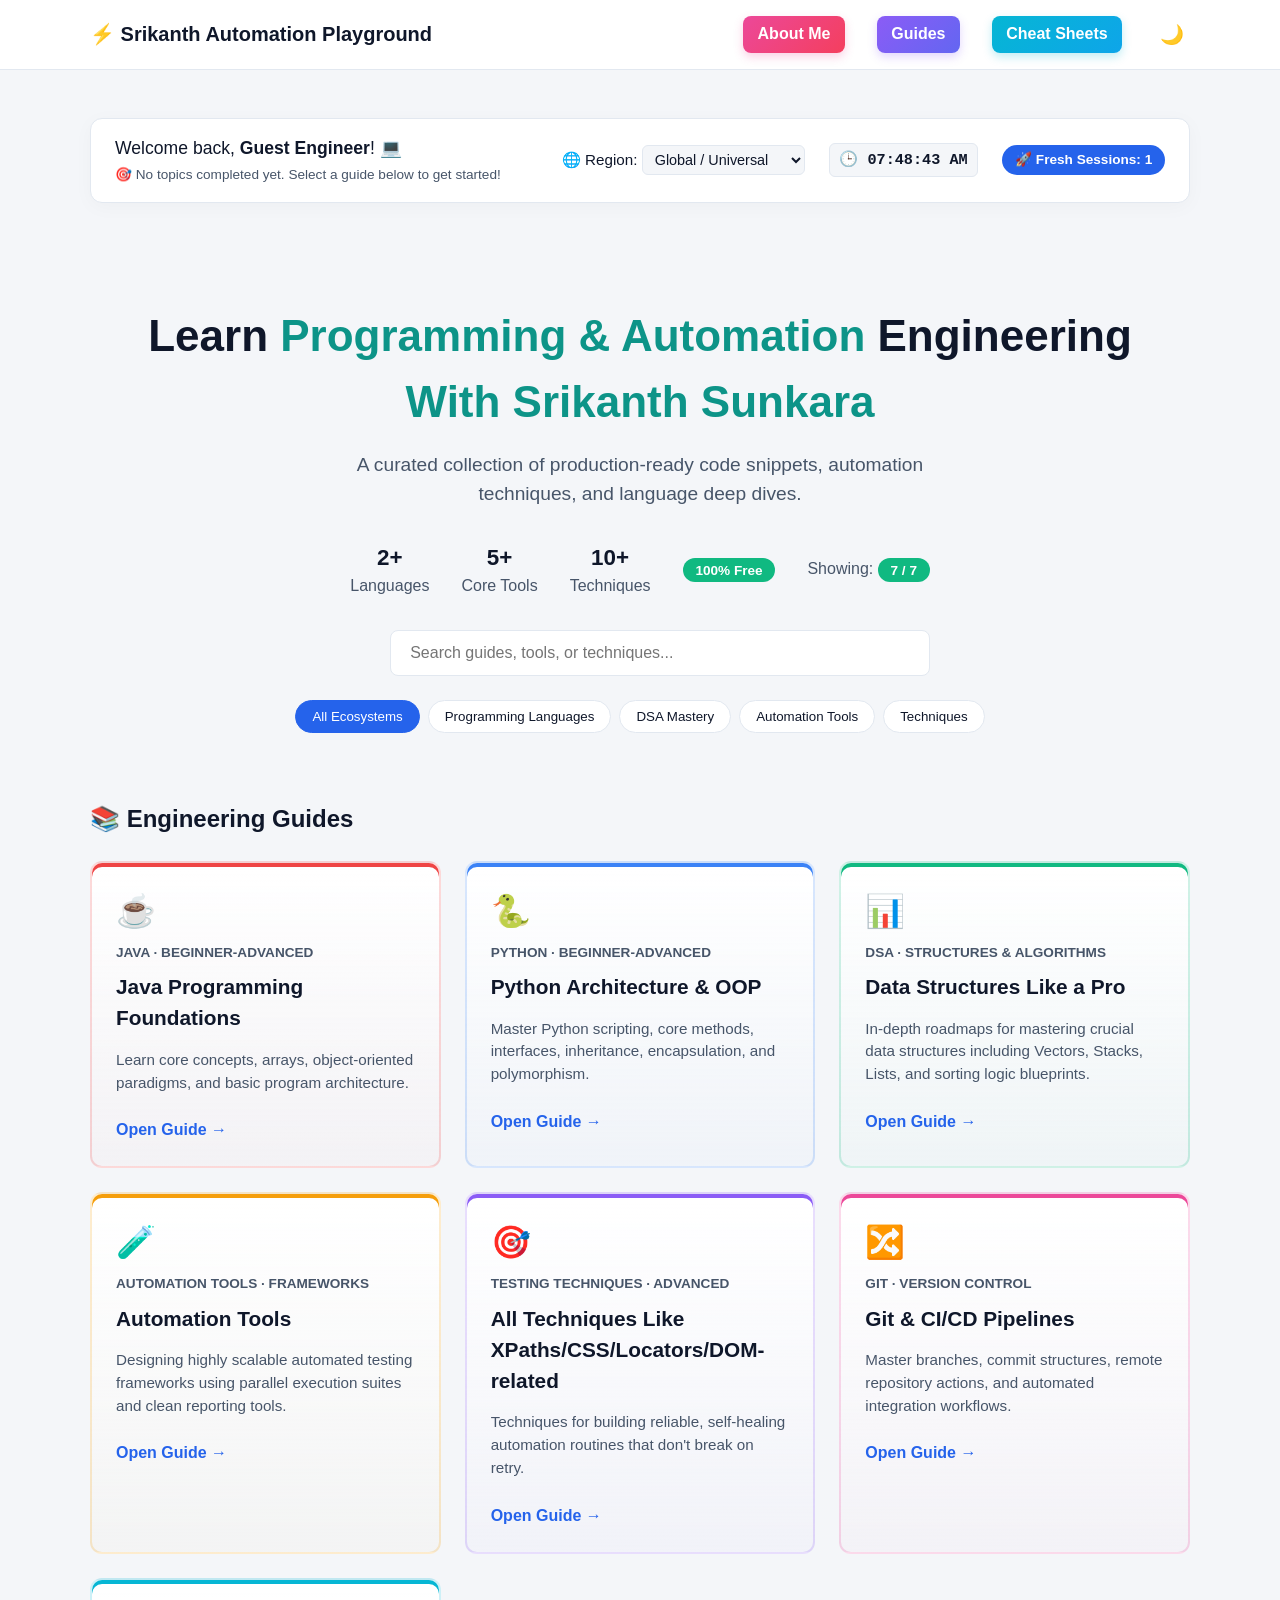
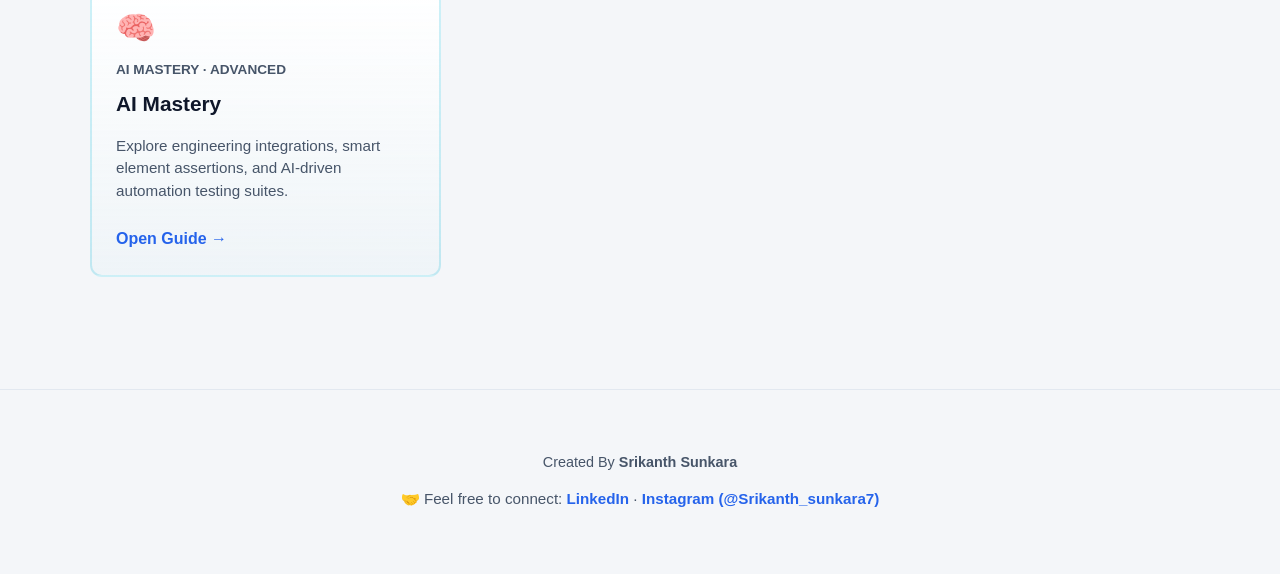
==== commit 0b837150: "fourth commit -added profile picture" ====
--- a/index.html
+++ b/index.html
@@ -24,7 +24,17 @@
 
         <!-- Dynamic Session & User Customization Panel -->
         <section class="dynamic-widget">
-            <div id="welcome-message">Hello, Engineer! 👋</div>
+            <div class="widget-user-profile" style="display: flex; align-items: center; gap: 1.25rem;">
+                <!-- 👥 USER/READER PROFILE PICTURE SECTOR REMOVED -->
+                <div>
+                    <div id="welcome-message">Hello, Engineer! 👋</div>
+                    <!-- 📘 PERSISTENT READER PROGRESS HISTORY TELEMETRY -->
+                    <div id="reader-history-badge" style="font-size: 0.85rem; color: var(--text-muted); margin-top: 0.25rem;">
+                        Checking your completion progress...
+                    </div>
+                </div>
+            </div>
+
             <div class="widget-controls">
                 <div class="control-item">
                     <label for="country-select">🌐 Region:</label>
@@ -149,8 +159,15 @@
     <div class="modal-overlay" id="about-modal">
         <div class="modal-card">
             <button class="modal-close" id="modal-close-x" aria-label="Close modal">✕</button>
-            <div class="modal-header">
-                <div class="modal-avatar">🎖️</div>
+            <div class="modal-header" style="display: flex; align-items: center; gap: 1.5rem;">
+                <!-- 🖼️ SRIKANTH SUNKARA (AUTHOR) PROFILE PICTURE COMPONENT LAYER -->
+                <div class="profile-pic-container" style="position: relative; flex-shrink: 0;">
+                    <div class="avatar-preview-wrapper" style="width: 80px; height: 80px; border-radius: 50%; border: 3px solid var(--accent); background: var(--bg-color); padding: 2px;">
+                        <img id="profile-avatar" src="srikanth.jpeg" alt="Srikanth Sunkara Profile Pic" style="width: 100%; height: 100%; object-fit: cover; border-radius: 50%; display: block;">
+<!--                        <label for="avatar-file-input" class="upload-overlay-badge" title="Upload New Photo" style="position: absolute; bottom: 0; right: 0; background: linear-gradient(135deg, #2563eb, #8b5cf6); color: white; width: 24px; height: 24px; border-radius: 50%; display: flex; align-items: center; justify-content: center; font-size: 0.75rem; cursor: pointer; box-shadow: 0 2px 5px rgba(0,0,0,0.2);">📸</label>-->
+                    </div>
+                    <input type="file" id="avatar-file-input" accept="image/*" style="display: none;">
+                </div>
                 <div>
                     <h2>Srikanth Sunkara</h2>
                     <p>Engineering Lead - Automation</p>
--- a/styles.css
+++ b/styles.css
@@ -171,14 +171,14 @@
     text-align: center;
     padding: 3rem 1rem;
     color: var(--text-muted);
-    font-size: 0.9.rem;
+    font-size: 0.9rem;
     border-top: 1px solid var(--border-color);
     margin-top: 4rem;
 }
 
 /* ==========================================================================
    Extra Features Layout Configurations
-   ========================================================================== */
+   ========================================================================= */
 
 .dynamic-widget {
     background-color: var(--widget-bg) !important;
@@ -468,19 +468,16 @@
     100% { transform: translate(-50%, -50%) scale(0.8) translateY(-80px) rotate(15deg); opacity: 0; }
 }
 
-
 /* ==========================================================================
-   🌈 BRAND NEW ADDITIONS: HIGH-VISIBILITY COLOR OVERRIDES
+   🌈 NAVIGATION AND GRID LINK STYLING WITH GRADIENTS
    ========================================================================== */
 
-/* 1. Bright & Colorful Navigation Link Badges (About Me, Guides, Cheat Sheets) */
 .nav-links {
     display: flex;
     align-items: center;
     gap: 0.5rem;
 }
 
-/* Target About Me specially */
 .nav-links a[id="about-me-trigger"] {
     background: linear-gradient(135deg, #ec4899, #f43f5e) !important;
     color: #ffffff !important;
@@ -496,7 +493,6 @@
     filter: brightness(1.05);
 }
 
-/* Target Guides */
 .nav-links a[href="#guides"] {
     background: linear-gradient(135deg, #8b5cf6, #6366f1) !important;
     color: #ffffff !important;
@@ -512,7 +508,6 @@
     filter: brightness(1.05);
 }
 
-/* Target Cheat Sheets */
 .nav-links a[id="cheat-sheets"], .nav-links a[href="#cheat-sheets"] {
     background: linear-gradient(135deg, #06b6d4, #0ea5e9) !important;
     color: #ffffff !important;
@@ -528,93 +523,95 @@
     filter: brightness(1.05);
 }
 
-
-/* 2. Distinct Unique Multi-Color Gradient Overlays For All 7 Grid Cards */
 #guides-grid .card {
     background-color: var(--card-bg) !important;
     border-width: 2px !important;
     transition: transform 0.3s cubic-bezier(0.25, 1, 0.5, 1), box-shadow 0.3s ease, border-color 0.3s ease !important;
 }
 
-/* Card 1: Java Programming Card */
-#guides-grid .card:nth-child(1) {
-    border-color: rgba(239, 68, 68, 0.2) !important;
-    background: linear-gradient(180deg, var(--card-bg), rgba(239, 68, 68, 0.02)) !important;
-    box-shadow: inset 0 4px 0 #ef4444 !important;
-}
-#guides-grid .card:nth-child(1):hover {
-    border-color: #ef4444 !important;
-    box-shadow: 0 12px 20px rgba(239, 68, 68, 0.12), inset 0 4px 0 #ef4444 !important;
-}
-
-/* Card 2: Python Card */
-#guides-grid .card:nth-child(2) {
-    border-color: rgba(59, 130, 246, 0.2) !important;
-    background: linear-gradient(180deg, var(--card-bg), rgba(59, 130, 246, 0.02)) !important;
-    box-shadow: inset 0 4px 0 #3b82f6 !important;
-}
-#guides-grid .card:nth-child(2):hover {
-    border-color: #3b82f6 !important;
-    box-shadow: 0 12px 20px rgba(59, 130, 246, 0.12), inset 0 4px 0 #3b82f6 !important;
-}
-
-/* Card 3: Data Structures Card */
-#guides-grid .card:nth-child(3) {
-    border-color: rgba(16, 185, 129, 0.2) !important;
-    background: linear-gradient(180deg, var(--card-bg), rgba(16, 185, 129, 0.02)) !important;
-    box-shadow: inset 0 4px 0 #10b981 !important;
-}
-#guides-grid .card:nth-child(3):hover {
-    border-color: #10b981 !important;
-    box-shadow: 0 12px 20px rgba(16, 185, 129, 0.12), inset 0 4px 0 #10b981 !important;
-}
-
-/* Card 4: Automation Tools Card */
-#guides-grid .card:nth-child(4) {
-    border-color: rgba(245, 158, 11, 0.2) !important;
-    background: linear-gradient(180deg, var(--card-bg), rgba(245, 158, 11, 0.02)) !important;
-    box-shadow: inset 0 4px 0 #f59e0b !important;
-}
-#guides-grid .card:nth-child(4):hover {
-    border-color: #f59e0b !important;
-    box-shadow: 0 12px 20px rgba(245, 158, 11, 0.12), inset 0 4px 0 #f59e0b !important;
-}
-
-/* Card 5: Locators & DOM Techniques Card */
-#guides-grid .card:nth-child(5) {
-    border-color: rgba(139, 92, 246, 0.2) !important;
-    background: linear-gradient(180deg, var(--card-bg), rgba(139, 92, 246, 0.02)) !important;
-    box-shadow: inset 0 4px 0 #8b5cf6 !important;
-}
-#guides-grid .card:nth-child(5):hover {
-    border-color: #8b5cf6 !important;
-    box-shadow: 0 12px 20px rgba(139, 92, 246, 0.12), inset 0 4px 0 #8b5cf6 !important;
-}
-
-/* Card 6: Git & CI/CD Pipelines Card */
-#guides-grid .card:nth-child(6) {
-    border-color: rgba(236, 72, 153, 0.2) !important;
-    background: linear-gradient(180deg, var(--card-bg), rgba(236, 72, 153, 0.02)) !important;
-    box-shadow: inset 0 4px 0 #ec4899 !important;
-}
-#guides-grid .card:nth-child(6):hover {
-    border-color: #ec4899 !important;
-    box-shadow: 0 12px 20px rgba(236, 72, 153, 0.12), inset 0 4px 0 #ec4899 !important;
-}
-
-/* Card 7: AI Mastery Automation Card */
-#guides-grid .card:nth-child(7) {
-    border-color: rgba(6, 182, 212, 0.2) !important;
-    background: linear-gradient(180deg, var(--card-bg), rgba(6, 182, 212, 0.02)) !important;
-    box-shadow: inset 0 4px 0 #06b6d4 !important;
-}
-#guides-grid .card:nth-child(7):hover {
-    border-color: #06b6d4 !important;
-    box-shadow: 0 12px 20px rgba(6, 182, 212, 0.12), inset 0 4px 0 #06b6d4 !important;
-}
-
-
-/* 3. Fully Functional Display Controls & Fixes for the About Me Modal Window */
+/* Card Borders and Shadows */
+#guides-grid .card:nth-child(1) { border-color: rgba(239, 68, 68, 0.2) !important; background: linear-gradient(180deg, var(--card-bg), rgba(239, 68, 68, 0.02)) !important; box-shadow: inset 0 4px 0 #ef4444 !important; }
+#guides-grid .card:nth-child(1):hover { border-color: #ef4444 !important; box-shadow: 0 12px 20px rgba(239, 68, 68, 0.12), inset 0 4px 0 #ef4444 !important; }
+
+#guides-grid .card:nth-child(2) { border-color: rgba(59, 130, 246, 0.2) !important; background: linear-gradient(180deg, var(--card-bg), rgba(59, 130, 246, 0.02)) !important; box-shadow: inset 0 4px 0 #3b82f6 !important; }
+#guides-grid .card:nth-child(2):hover { border-color: #3b82f6 !important; box-shadow: 0 12px 20px rgba(59, 130, 246, 0.12), inset 0 4px 0 #3b82f6 !important; }
+
+#guides-grid .card:nth-child(3) { border-color: rgba(16, 185, 129, 0.2) !important; background: linear-gradient(180deg, var(--card-bg), rgba(16, 185, 129, 0.02)) !important; box-shadow: inset 0 4px 0 #10b981 !important; }
+#guides-grid .card:nth-child(3):hover { border-color: #10b981 !important; box-shadow: 0 12px 20px rgba(16, 185, 129, 0.12), inset 0 4px 0 #10b981 !important; }
+
+#guides-grid .card:nth-child(4) { border-color: rgba(245, 158, 11, 0.2) !important; background: linear-gradient(180deg, var(--card-bg), rgba(245, 158, 11, 0.02)) !important; box-shadow: inset 0 4px 0 #f59e0b !important; }
+#guides-grid .card:nth-child(4):hover { border-color: #f59e0b !important; box-shadow: 0 12px 20px rgba(245, 158, 11, 0.12), inset 0 4px 0 #f59e0b !important; }
+
+#guides-grid .card:nth-child(5) { border-color: rgba(139, 92, 246, 0.2) !important; background: linear-gradient(180deg, var(--card-bg), rgba(139, 92, 246, 0.02)) !important; box-shadow: inset 0 4px 0 #8b5cf6 !important; }
+#guides-grid .card:nth-child(5):hover { border-color: #8b5cf6 !important; box-shadow: 0 12px 20px rgba(139, 92, 246, 0.12), inset 0 4px 0 #8b5cf6 !important; }
+
+#guides-grid .card:nth-child(6) { border-color: rgba(236, 72, 153, 0.2) !important; background: linear-gradient(180deg, var(--card-bg), rgba(236, 72, 153, 0.02)) !important; box-shadow: inset 0 4px 0 #ec4899 !important; }
+#guides-grid .card:nth-child(6):hover { border-color: #ec4899 !important; box-shadow: 0 12px 20px rgba(236, 72, 153, 0.12), inset 0 4px 0 #ec4899 !important; }
+
+#guides-grid .card:nth-child(7) { border-color: rgba(6, 182, 212, 0.2) !important; background: linear-gradient(180deg, var(--card-bg), rgba(6, 182, 212, 0.02)) !important; box-shadow: inset 0 4px 0 #06b6d4 !important; }
+#guides-grid .card:nth-child(7):hover { border-color: #06b6d4 !important; box-shadow: 0 12px 20px rgba(6, 182, 212, 0.12), inset 0 4px 0 #06b6d4 !important; }
+
+/* ==========================================================================
+   👥 DUAL AVATAR STYLING RULES (READER DASHBOARD & AUTHOR MODAL)
+   ========================================================================== */
+
+/* Dashboard Reader Picture */
+.widget-user-profile {
+    display: flex;
+    align-items: center;
+    gap: 1.25rem;
+}
+
+.reader-avatar-container {
+    position: relative;
+    flex-shrink: 0;
+}
+
+.reader-avatar-wrapper {
+    transition: border-color 0.3s ease;
+}
+
+.reader-avatar-wrapper:hover {
+    border-color: var(--accent) !important;
+}
+
+.reader-upload-badge {
+    transition: transform 0.2s ease;
+}
+
+.reader-upload-badge:hover {
+    transform: scale(1.15);
+}
+
+/* Modal Author Picture Frame Base Override */
+.profile-pic-container {
+    position: relative;
+}
+
+.avatar-preview-wrapper {
+    overflow: hidden;
+    position: relative;
+    box-shadow: 0 8px 24px rgba(37, 99, 235, 0.2);
+}
+
+.avatar-preview-wrapper img {
+    width: 100%;
+    height: 100%;
+    object-fit: cover;
+    border-radius: 50%;
+}
+
+.upload-overlay-badge {
+    transition: transform 0.2s cubic-bezier(0.34, 1.56, 0.64, 1);
+}
+
+.upload-overlay-badge:hover {
+    transform: scale(1.1);
+}
+
+/* ==========================================================================
+   ⚙️ PROFILE CARD DIALOG POPUP ENVIRONMENT
+   ========================================================================== */
 .modal-overlay {
     position: fixed;
     top: 0;
@@ -641,8 +638,7 @@
 .modal-card {
     background: linear-gradient(135deg, rgba(255, 255, 255, 0.98), rgba(243, 244, 246, 0.98));
     border: 1px solid rgba(255, 255, 255, 0.6);
-    box-shadow: 0 25px 50px -12px rgba(0, 0, 0, 0.3),
-                0 0 40px rgba(37, 99, 235, 0.15);
+    box-shadow: 0 25px 50px -12px rgba(0, 0, 0, 0.3), 0 0 40px rgba(37, 99, 235, 0.15);
     color: #1e293b;
     border-radius: 24px;
     width: 92%;
@@ -658,8 +654,7 @@
 [data-theme="dark"] .modal-card {
     background: linear-gradient(135deg, rgba(30, 41, 59, 0.98), rgba(15, 23, 42, 0.98));
     border: 1px solid rgba(255, 255, 255, 0.08);
-    box-shadow: 0 25px 50px -12px rgba(0, 0, 0, 0.6),
-                0 0 40px rgba(96, 165, 250, 0.2);
+    box-shadow: 0 25px 50px -12px rgba(0, 0, 0, 0.6), 0 0 40px rgba(96, 165, 250, 0.2);
     color: #f8fafc;
 }
 
@@ -668,35 +663,11 @@
 }
 
 .modal-header {
-    display: flex;
-    align-items: center;
-    gap: 1.25rem;
-    margin-bottom: 1.5rem;
-    padding-bottom: 1.25rem;
     border-bottom: 1px solid rgba(0, 0, 0, 0.08);
-    position: relative;
-    flex-shrink: 0;
 }
 
 [data-theme="dark"] .modal-header {
     border-bottom: 1px solid rgba(255, 255, 255, 0.08);
-}
-
-.modal-avatar {
-    font-size: 2.5rem;
-    background: linear-gradient(135deg, #ec4899, #8b5cf6, #3b82f6);
-    padding: 0.6rem;
-    border-radius: 18px;
-    display: flex;
-    align-items: center;
-    justify-content: center;
-    box-shadow: 0 8px 20px rgba(139, 92, 246, 0.3);
-    animation: avatarGlow 3s infinite alternate;
-}
-
-@keyframes avatarGlow {
-    0% { box-shadow: 0 8px 16px rgba(139, 92, 246, 0.3); }
-    100% { box-shadow: 0 8px 24px rgba(236, 72, 153, 0.5); }
 }
 
 .modal-header h2 {
@@ -748,8 +719,7 @@
     transform: rotate(90deg);
 }
 
-/* Scrollable Container Window rules inside the profile card popup */
-.modal-body.modal-content, .modal-body {
+.modal-body {
     overflow-y: auto;
     max-height: 50vh;
     padding-right: 0.5rem;
@@ -796,7 +766,6 @@
     color: #60a5fa;
 }
 
-/* Milestone distinct high-visibility color overrides */
 .modal-body li:nth-child(1) strong { color: #ec4899 !important; }
 .modal-body li:nth-child(2) strong { color: #f59e0b !important; }
 .modal-body li:nth-child(3) strong { color: #10b981 !important; }
